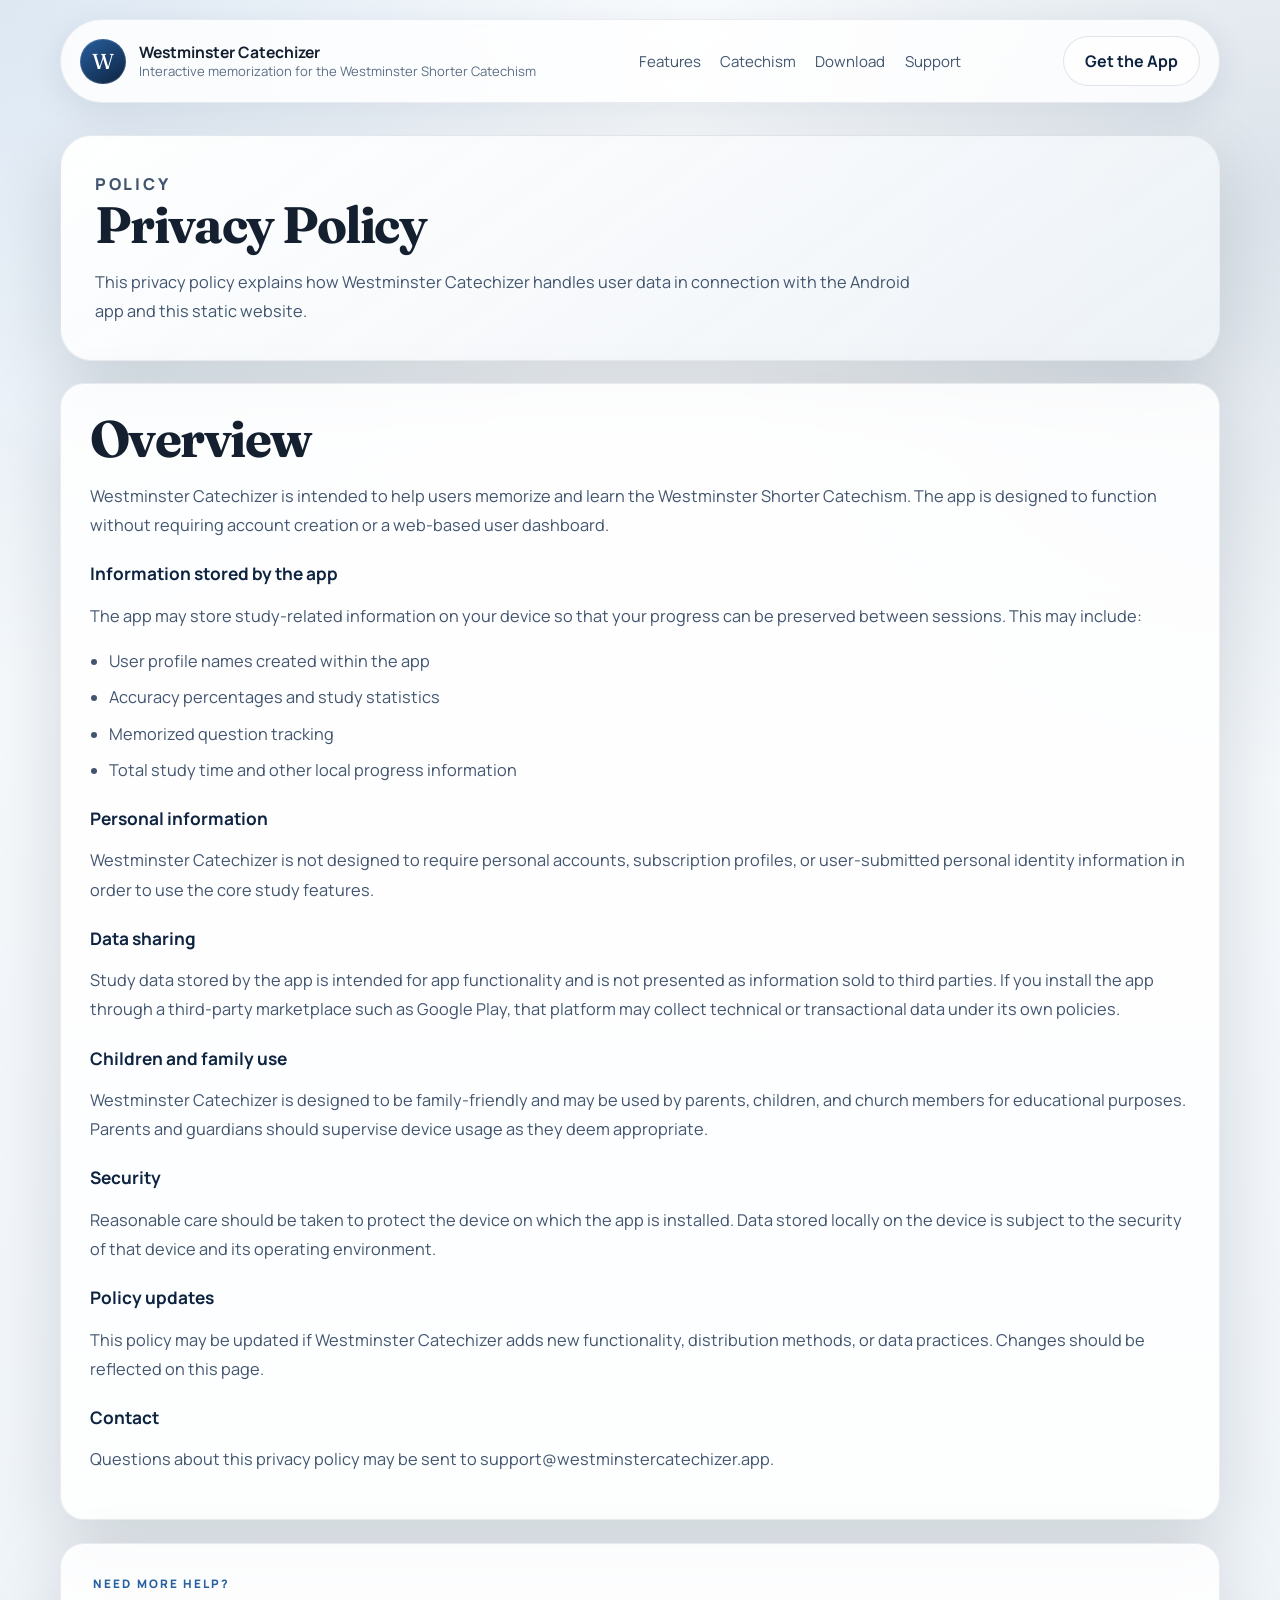
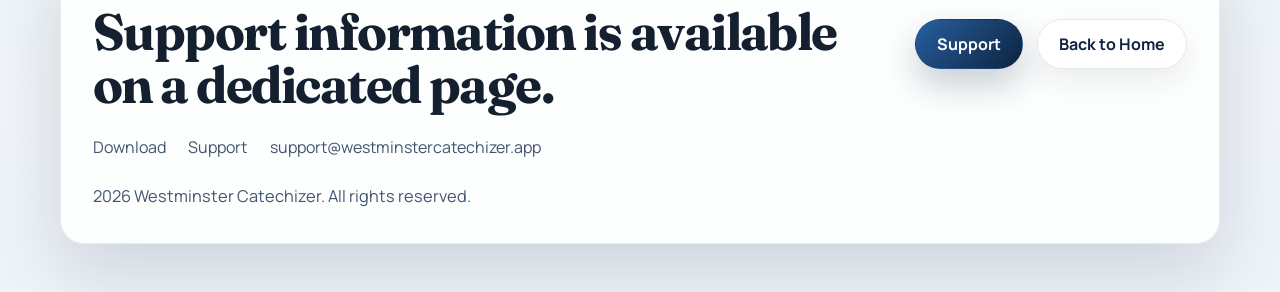
==== privacy.html @ 80b99f77 "Update static site for Westminster Catechizer" ====
<!DOCTYPE html>
<html lang="en">
  <head>
    <meta charset="UTF-8" />
    <meta name="viewport" content="width=device-width, initial-scale=1.0" />
    <title>Privacy Policy | Westminster Catechizer</title>
    <meta
      name="description"
      content="Read the privacy policy for Westminster Catechizer, the Android app for learning and memorizing the Westminster Shorter Catechism."
    />
    <meta property="og:type" content="website" />
    <meta property="og:title" content="Privacy Policy | Westminster Catechizer" />
    <meta
      property="og:description"
      content="Privacy information for Westminster Catechizer and its local study features."
    />
    <meta property="og:image" content="social-preview.svg" />
    <meta name="theme-color" content="#0d2340" />
    <link rel="preconnect" href="https://fonts.googleapis.com" />
    <link rel="preconnect" href="https://fonts.gstatic.com" crossorigin />
    <link
      href="https://fonts.googleapis.com/css2?family=Fraunces:opsz,wght@9..144,600;9..144,700&family=Manrope:wght@400;500;600;700;800&display=swap"
      rel="stylesheet"
    />
    <link rel="stylesheet" href="styles.css" />
  </head>
  <body>
    <div class="page-shell policy-page">
      <header class="site-header">
        <a class="brand" href="index.html" aria-label="Westminster Catechizer home">
          <span class="brand-mark">W</span>
          <span class="brand-copy">
            <strong>Westminster Catechizer</strong>
            <span>Interactive memorization for the Westminster Shorter Catechism</span>
          </span>
        </a>
        <nav class="site-nav" aria-label="Primary">
          <a href="index.html#features">Features</a>
          <a href="index.html#catechism">Catechism</a>
          <a href="index.html#download">Download</a>
          <a href="support.html">Support</a>
        </nav>
        <a class="button button-ghost" href="index.html#download">Get the App</a>
      </header>

      <main>
        <section class="page-hero section" data-reveal>
          <p class="eyebrow">Policy</p>
          <h1>Privacy Policy</h1>
          <p>
            This privacy policy explains how Westminster Catechizer handles user data in
            connection with the Android app and this static website.
          </p>
        </section>

        <section class="policy-layout section" data-reveal>
          <h2>Overview</h2>
          <p>
            Westminster Catechizer is intended to help users memorize and learn the
            Westminster Shorter Catechism. The app is designed to function without
            requiring account creation or a web-based user dashboard.
          </p>

          <h3>Information stored by the app</h3>
          <p>
            The app may store study-related information on your device so that your
            progress can be preserved between sessions. This may include:
          </p>
          <ul>
            <li>User profile names created within the app</li>
            <li>Accuracy percentages and study statistics</li>
            <li>Memorized question tracking</li>
            <li>Total study time and other local progress information</li>
          </ul>

          <h3>Personal information</h3>
          <p>
            Westminster Catechizer is not designed to require personal accounts,
            subscription profiles, or user-submitted personal identity information in
            order to use the core study features.
          </p>

          <h3>Data sharing</h3>
          <p>
            Study data stored by the app is intended for app functionality and is not
            presented as information sold to third parties. If you install the app
            through a third-party marketplace such as Google Play, that platform may
            collect technical or transactional data under its own policies.
          </p>

          <h3>Children and family use</h3>
          <p>
            Westminster Catechizer is designed to be family-friendly and may be used by
            parents, children, and church members for educational purposes. Parents and
            guardians should supervise device usage as they deem appropriate.
          </p>

          <h3>Security</h3>
          <p>
            Reasonable care should be taken to protect the device on which the app is
            installed. Data stored locally on the device is subject to the security of
            that device and its operating environment.
          </p>

          <h3>Policy updates</h3>
          <p>
            This policy may be updated if Westminster Catechizer adds new functionality,
            distribution methods, or data practices. Changes should be reflected on this
            page.
          </p>

          <h3>Contact</h3>
          <p>
            Questions about this privacy policy may be sent to
            <a href="mailto:support@westminstercatechizer.app">support@westminstercatechizer.app</a>.
          </p>
        </section>
      </main>

      <footer class="site-footer" data-reveal>
        <div>
          <p class="eyebrow">Need more help?</p>
          <h2>Support information is available on a dedicated page.</h2>
        </div>
        <div class="footer-actions">
          <a class="button button-primary" href="support.html">Support</a>
          <a class="button button-secondary" href="index.html">Back to Home</a>
        </div>
        <div class="footer-links">
          <a href="index.html#download">Download</a>
          <a href="support.html">Support</a>
          <a href="mailto:support@westminstercatechizer.app">support@westminstercatechizer.app</a>
        </div>
        <p class="footer-meta">
          <span id="year"></span> Westminster Catechizer. All rights reserved.
        </p>
      </footer>
    </div>

    <script src="script.js"></script>
  </body>
</html>
---- styles.css ----
:root {
  --navy-950: #081423;
  --navy-900: #0d2340;
  --navy-850: #123052;
  --navy-800: #183d67;
  --blue-700: #285f9f;
  --blue-500: #4f84c1;
  --slate-900: #14202f;
  --slate-700: #42556f;
  --slate-600: #5d6f86;
  --slate-300: #cbd4df;
  --slate-200: #dfe6ee;
  --slate-100: #edf2f7;
  --white: #ffffff;
  --surface: rgba(255, 255, 255, 0.86);
  --surface-strong: rgba(255, 255, 255, 0.94);
  --shadow: 0 26px 70px rgba(8, 20, 35, 0.14);
  --radius-xl: 32px;
  --radius-lg: 24px;
  --radius-md: 18px;
  --radius-sm: 14px;
  --site-width: min(1160px, calc(100vw - 3rem));
}

*,
*::before,
*::after {
  box-sizing: border-box;
}

html {
  scroll-behavior: smooth;
}

body {
  margin: 0;
  color: var(--slate-900);
  font-family: "Manrope", sans-serif;
  background:
    radial-gradient(circle at top left, rgba(79, 132, 193, 0.16), transparent 30%),
    radial-gradient(circle at right 10%, rgba(24, 61, 103, 0.12), transparent 28%),
    linear-gradient(180deg, #f8fbfd 0%, #eef3f8 100%);
}

a {
  color: inherit;
  text-decoration: none;
}

img {
  display: block;
  max-width: 100%;
}

.page-shell {
  width: var(--site-width);
  margin: 0 auto;
  padding-bottom: 3rem;
}

.site-header {
  position: sticky;
  top: 1rem;
  z-index: 20;
  display: flex;
  align-items: center;
  justify-content: space-between;
  gap: 1rem;
  margin: 1.2rem auto 2rem;
  padding: 1rem 1.2rem;
  border: 1px solid rgba(13, 35, 64, 0.08);
  border-radius: 999px;
  background: rgba(255, 255, 255, 0.82);
  backdrop-filter: blur(16px);
  box-shadow: 0 10px 35px rgba(13, 35, 64, 0.09);
}

.brand {
  display: inline-flex;
  align-items: center;
  gap: 0.85rem;
  min-width: 0;
}

.brand-mark {
  display: grid;
  place-items: center;
  width: 2.85rem;
  height: 2.85rem;
  border-radius: 50%;
  color: var(--white);
  font-family: "Fraunces", serif;
  font-size: 1.35rem;
  background: linear-gradient(145deg, var(--blue-700), var(--navy-900));
  box-shadow: inset 0 0 0 1px rgba(255, 255, 255, 0.14);
}

.brand-copy {
  display: flex;
  flex-direction: column;
  gap: 0.16rem;
  line-height: 1.15;
}

.brand-copy strong {
  font-size: 0.98rem;
}

.brand-copy span:last-child {
  color: var(--slate-600);
  font-size: 0.82rem;
}

.site-nav {
  display: flex;
  gap: 1.2rem;
  color: var(--slate-700);
  font-size: 0.94rem;
}

.site-nav a:hover,
.site-nav a:focus-visible,
.footer-links a:hover,
.footer-links a:focus-visible,
.link-list a:hover,
.link-list a:focus-visible {
  color: var(--blue-700);
}

.button {
  display: inline-flex;
  align-items: center;
  justify-content: center;
  min-height: 3rem;
  padding: 0.82rem 1.3rem;
  border: 1px solid transparent;
  border-radius: 999px;
  font-weight: 700;
  transition:
    transform 180ms ease,
    box-shadow 180ms ease,
    background-color 180ms ease,
    border-color 180ms ease,
    color 180ms ease;
}

.button:hover,
.button:focus-visible {
  transform: translateY(-1px);
}

.button-primary {
  color: var(--white);
  background: linear-gradient(135deg, var(--blue-700), var(--navy-900));
  box-shadow: 0 16px 34px rgba(13, 35, 64, 0.22);
}

.button-secondary {
  color: var(--navy-900);
  border-color: rgba(13, 35, 64, 0.1);
  background: rgba(255, 255, 255, 0.9);
  box-shadow: 0 12px 30px rgba(13, 35, 64, 0.08);
}

.button-ghost {
  color: var(--navy-900);
  border-color: rgba(13, 35, 64, 0.12);
  background: rgba(255, 255, 255, 0.72);
}

.section {
  margin-bottom: 2rem;
}

.eyebrow {
  margin: 0 0 0.9rem;
  color: var(--blue-700);
  font-size: 0.73rem;
  font-weight: 800;
  letter-spacing: 0.18em;
  text-transform: uppercase;
}

.hero h1,
.section-heading h2,
.intro-card-large h2,
.content-card h2,
.download-card h2,
.site-footer h2,
.page-hero h1,
.policy-layout h2 {
  margin: 0;
  font-family: "Fraunces", serif;
  letter-spacing: -0.03em;
  line-height: 1.03;
}

.hero {
  display: grid;
  grid-template-columns: 1.25fr 0.95fr;
  gap: 1.6rem;
  align-items: center;
  min-height: calc(100vh - 10rem);
  padding: 3rem 0 2rem;
}

.hero h1 {
  max-width: 11ch;
  font-size: clamp(3.1rem, 7vw, 6rem);
}

.hero-text,
.intro-card p,
.feature-card p,
.content-card p,
.process-card p,
.download-card p,
.faq-item p,
.footer-meta,
.page-hero p,
.policy-layout p,
.policy-layout li,
.screen-card p,
.hero-panel p {
  color: var(--slate-700);
  font-size: 1.02rem;
  line-height: 1.78;
}

.hero-actions,
.download-actions,
.footer-actions {
  display: flex;
  flex-wrap: wrap;
  gap: 0.9rem;
}

.hero-note {
  display: flex;
  flex-wrap: wrap;
  gap: 0.8rem 1rem;
  margin-top: 1.4rem;
  color: var(--slate-600);
  font-size: 0.92rem;
}

.hero-note span {
  padding: 0.4rem 0.75rem;
  border-radius: 999px;
  background: rgba(255, 255, 255, 0.7);
  border: 1px solid rgba(13, 35, 64, 0.06);
}

.hero-panel,
.intro-card,
.feature-card,
.content-card,
.process-card,
.screen-card,
.download-card,
.faq-item,
.site-footer,
.page-hero,
.policy-layout,
.trust-strip {
  position: relative;
  overflow: hidden;
  border: 1px solid rgba(13, 35, 64, 0.08);
  background: var(--surface);
  box-shadow: var(--shadow);
}

.hero-panel {
  padding: 2rem;
  border-radius: var(--radius-xl);
  color: var(--white);
  background:
    linear-gradient(180deg, rgba(23, 61, 103, 0.96), rgba(8, 20, 35, 0.98)),
    linear-gradient(180deg, rgba(255, 255, 255, 0.04), transparent);
}

.hero-panel::after,
.primary-download::after {
  content: "";
  position: absolute;
  inset: auto -10% -18% auto;
  width: 16rem;
  height: 16rem;
  border-radius: 50%;
  background: radial-gradient(circle, rgba(79, 132, 193, 0.42), transparent 68%);
}

.panel-badge {
  display: inline-flex;
  padding: 0.45rem 0.8rem;
  border-radius: 999px;
  color: var(--white);
  background: rgba(255, 255, 255, 0.12);
  font-size: 0.8rem;
  font-weight: 800;
}

.hero-panel h2 {
  margin: 1rem 0 0.8rem;
  font-size: 1.95rem;
  line-height: 1.14;
}

.hero-panel p,
.stats-grid dt {
  color: rgba(255, 255, 255, 0.78);
}

.stats-grid {
  display: grid;
  grid-template-columns: repeat(2, minmax(0, 1fr));
  gap: 1rem;
  margin: 1.8rem 0 0;
}

.stats-grid div {
  padding: 1rem;
  border-radius: var(--radius-sm);
  background: rgba(255, 255, 255, 0.08);
  backdrop-filter: blur(8px);
}

.stats-grid dt {
  margin-bottom: 0.35rem;
  font-size: 0.76rem;
  font-weight: 700;
  letter-spacing: 0.12em;
  text-transform: uppercase;
}

.stats-grid dd {
  margin: 0;
  color: var(--white);
  font-weight: 700;
}

.trust-strip {
  display: grid;
  grid-template-columns: repeat(4, minmax(0, 1fr));
  gap: 1rem;
  padding: 1rem 1.2rem;
  border-radius: var(--radius-lg);
  background: rgba(255, 255, 255, 0.72);
}

.trust-strip p {
  margin: 0;
  color: var(--slate-700);
  font-size: 0.92rem;
  font-weight: 700;
  text-align: center;
}

.overview-grid {
  display: grid;
  grid-template-columns: 1.25fr 1fr 1fr;
  gap: 1.25rem;
}

.intro-card,
.feature-card,
.content-card,
.process-card,
.screen-card,
.download-card,
.faq-item,
.site-footer,
.page-hero,
.policy-layout {
  border-radius: var(--radius-lg);
}

.intro-card,
.feature-card,
.content-card,
.process-card,
.screen-card,
.download-card,
.faq-item,
.policy-layout {
  padding: 1.8rem;
}

.intro-card-large {
  padding: 2rem;
  background:
    linear-gradient(145deg, rgba(255, 255, 255, 0.98), rgba(237, 242, 247, 0.92));
}

.intro-card-large h2,
.section-heading h2,
.download-card h2,
.site-footer h2,
.page-hero h1,
.policy-layout h2 {
  font-size: clamp(2rem, 4vw, 3.2rem);
}

.intro-card h3,
.feature-card h3,
.content-card h3,
.process-card h3,
.download-card h3,
.screen-card strong {
  margin-top: 0;
  font-size: 1.22rem;
}

.card-section {
  padding: 0.4rem 0;
}

.section-heading {
  display: flex;
  align-items: end;
  justify-content: space-between;
  gap: 1rem;
  margin-bottom: 1.25rem;
}

.feature-grid,
.process-grid,
.screenshot-grid {
  display: grid;
  gap: 1.25rem;
}

.feature-grid {
  grid-template-columns: repeat(3, minmax(0, 1fr));
}

.process-grid {
  grid-template-columns: repeat(4, minmax(0, 1fr));
}

.process-card span {
  display: inline-flex;
  align-items: center;
  justify-content: center;
  width: 2.6rem;
  height: 2.6rem;
  margin-bottom: 1rem;
  border-radius: 50%;
  color: var(--white);
  font-weight: 800;
  background: linear-gradient(145deg, var(--blue-700), var(--navy-900));
}

.catechism-layout,
.download-layout {
  display: grid;
  gap: 1.25rem;
}

.catechism-layout {
  grid-template-columns: 1.2fr 0.8fr;
}

.download-layout {
  grid-template-columns: 1.15fr 0.85fr;
}

.accent-card {
  background:
    linear-gradient(180deg, rgba(24, 61, 103, 0.98), rgba(8, 20, 35, 0.96));
  color: var(--white);
}

.accent-card p,
.accent-card h3 {
  color: var(--white);
}

.screenshot-grid {
  grid-template-columns: repeat(3, minmax(0, 1fr));
}

.screen-card {
  background:
    linear-gradient(180deg, rgba(255, 255, 255, 0.95), rgba(237, 242, 247, 0.9));
}

.phone-frame {
  width: min(100%, 240px);
  margin: 0 auto;
  padding: 0.8rem;
  border-radius: 30px;
  background: linear-gradient(180deg, #1b2f4a, #0a1626);
  box-shadow: 0 18px 40px rgba(8, 20, 35, 0.22);
}

.phone-screen {
  min-height: 360px;
  padding: 1.25rem;
  border-radius: 24px;
  background:
    linear-gradient(180deg, rgba(248, 251, 253, 0.98), rgba(231, 238, 245, 0.94));
}

.screen-tag {
  display: inline-flex;
  margin-bottom: 1rem;
  padding: 0.38rem 0.7rem;
  border-radius: 999px;
  color: var(--blue-700);
  font-size: 0.74rem;
  font-weight: 800;
  letter-spacing: 0.1em;
  text-transform: uppercase;
  background: rgba(40, 95, 159, 0.09);
}

.phone-screen strong {
  display: block;
  margin-bottom: 0.7rem;
  color: var(--navy-900);
}

.primary-download {
  background:
    linear-gradient(160deg, rgba(16, 39, 69, 0.98), rgba(8, 20, 35, 0.98));
  color: var(--white);
}

.primary-download p,
.primary-download h2 {
  color: var(--white);
}

.secondary-download {
  background: var(--surface-strong);
}

.link-list {
  padding-left: 1.1rem;
  margin: 1rem 0 0;
  color: var(--slate-700);
}

.link-list li + li {
  margin-top: 0.7rem;
}

.faq-list {
  display: grid;
  gap: 1rem;
}

.faq-item {
  background: var(--surface-strong);
}

.faq-item summary {
  cursor: pointer;
  list-style: none;
  font-weight: 700;
  color: var(--navy-900);
}

.faq-item summary::-webkit-details-marker {
  display: none;
}

.faq-item summary::after {
  content: "+";
  float: right;
  color: var(--blue-700);
  font-size: 1.2rem;
}

.faq-item[open] summary::after {
  content: "-";
}

.faq-item p {
  margin-bottom: 0;
}

.site-footer {
  display: grid;
  grid-template-columns: 1.15fr auto;
  gap: 1.5rem;
  align-items: center;
  padding: 2rem;
}

.footer-links {
  grid-column: 1 / -1;
  display: flex;
  flex-wrap: wrap;
  gap: 1rem 1.4rem;
  color: var(--slate-700);
}

.footer-meta {
  grid-column: 1 / -1;
  margin: 0;
}

.page-hero {
  margin-top: 1rem;
  padding: 2.1rem;
  border-radius: var(--radius-xl);
  background:
    linear-gradient(145deg, rgba(255, 255, 255, 0.97), rgba(237, 242, 247, 0.92));
}

.page-hero h1 {
  max-width: 14ch;
}

.page-hero p {
  max-width: 52rem;
  margin-bottom: 0;
}

.policy-page .section {
  margin-bottom: 1.4rem;
}

.policy-layout h2 {
  margin-bottom: 1rem;
}

.policy-layout h3 {
  margin: 1.4rem 0 0.7rem;
  font-size: 1.08rem;
  color: var(--navy-900);
}

.policy-layout ul {
  padding-left: 1.2rem;
  margin: 0.75rem 0 0;
}

.policy-layout li + li {
  margin-top: 0.45rem;
}

[data-reveal] {
  opacity: 0;
  transform: translateY(22px);
  transition:
    opacity 700ms ease,
    transform 700ms ease;
}

[data-reveal].is-visible {
  opacity: 1;
  transform: translateY(0);
}

@media (max-width: 1100px) {
  .hero,
  .overview-grid,
  .feature-grid,
  .process-grid,
  .catechism-layout,
  .screenshot-grid,
  .download-layout,
  .site-footer {
    grid-template-columns: 1fr;
  }

  .hero {
    min-height: auto;
    padding-top: 2rem;
  }

  .section-heading,
  .site-footer {
    align-items: start;
    justify-content: start;
    flex-direction: column;
  }
}

@media (max-width: 760px) {
  .page-shell {
    width: min(100vw - 1.2rem, 100%);
  }

  .site-header {
    position: static;
    flex-wrap: wrap;
    border-radius: 28px;
  }

  .site-nav {
    order: 3;
    width: 100%;
    flex-wrap: wrap;
    gap: 0.75rem 1rem;
    justify-content: flex-start;
    font-size: 0.9rem;
  }

  .brand-copy span:last-child {
    display: none;
  }

  .hero h1,
  .page-hero h1 {
    font-size: clamp(2.5rem, 13vw, 4rem);
  }

  .hero-panel,
  .intro-card,
  .feature-card,
  .content-card,
  .process-card,
  .screen-card,
  .download-card,
  .faq-item,
  .site-footer,
  .page-hero,
  .policy-layout,
  .trust-strip {
    padding: 1.4rem;
  }

  .stats-grid,
  .trust-strip {
    grid-template-columns: 1fr;
  }
}

@media (prefers-reduced-motion: reduce) {
  html {
    scroll-behavior: auto;
  }

  *,
  *::before,
  *::after {
    animation: none !important;
    transition: none !important;
  }
}
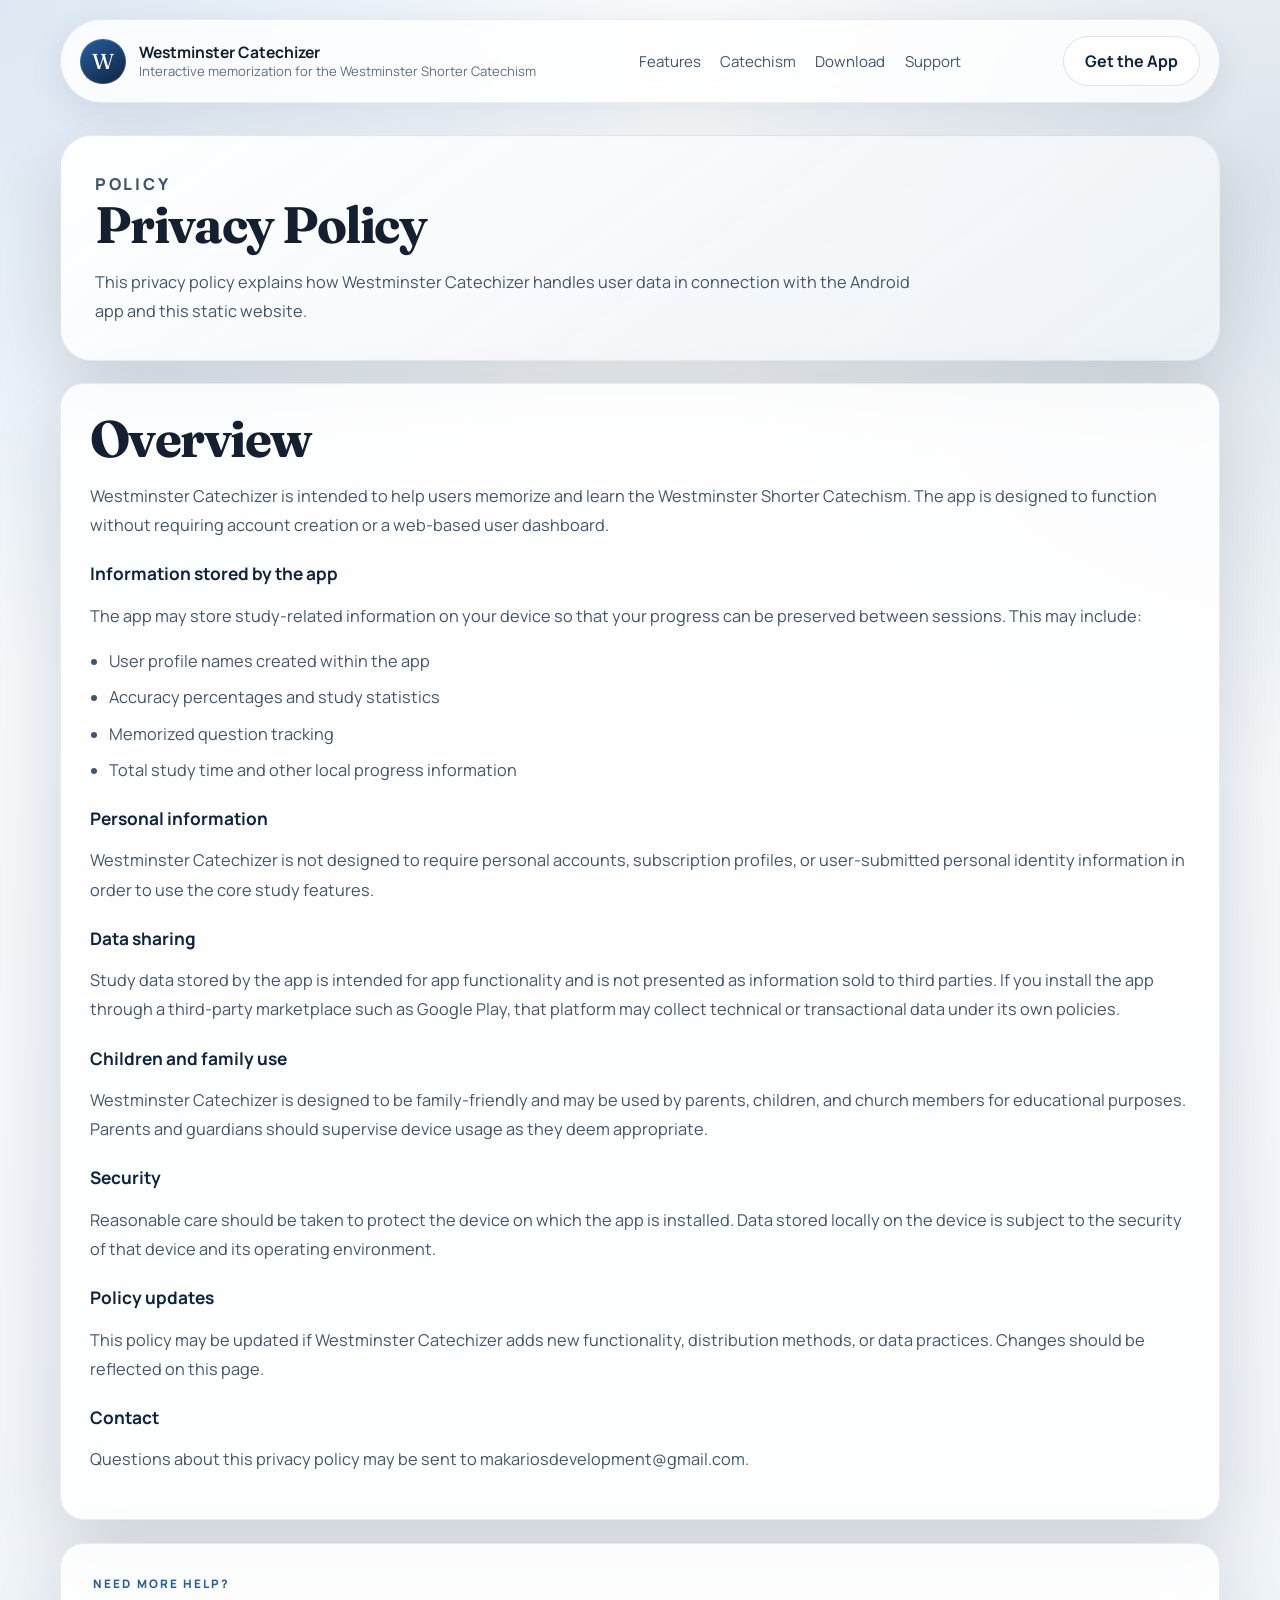
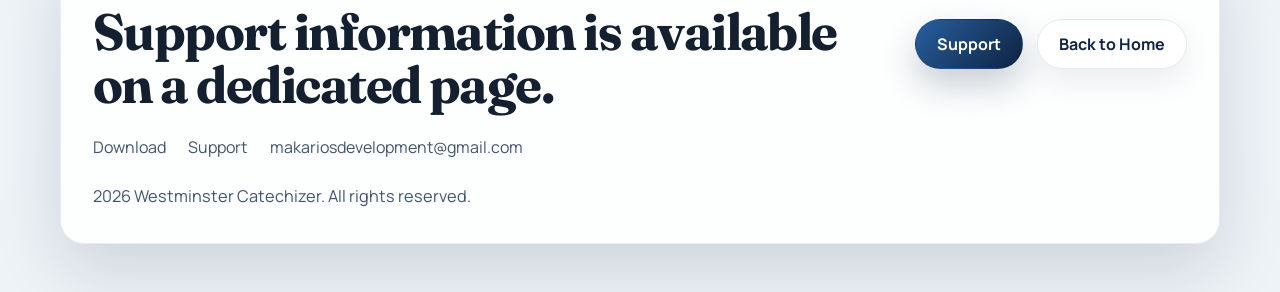
==== commit cfac3cc2: "Update support email address" ====
--- a/privacy.html
+++ b/privacy.html
@@ -112,7 +112,7 @@
           <h3>Contact</h3>
           <p>
             Questions about this privacy policy may be sent to
-            <a href="mailto:support@westminstercatechizer.app">support@westminstercatechizer.app</a>.
+            <a href="mailto:makariosdevelopment@gmail.com">makariosdevelopment@gmail.com</a>.
           </p>
         </section>
       </main>
@@ -129,7 +129,7 @@
         <div class="footer-links">
           <a href="index.html#download">Download</a>
           <a href="support.html">Support</a>
-          <a href="mailto:support@westminstercatechizer.app">support@westminstercatechizer.app</a>
+          <a href="mailto:makariosdevelopment@gmail.com">makariosdevelopment@gmail.com</a>
         </div>
         <p class="footer-meta">
           <span id="year"></span> Westminster Catechizer. All rights reserved.
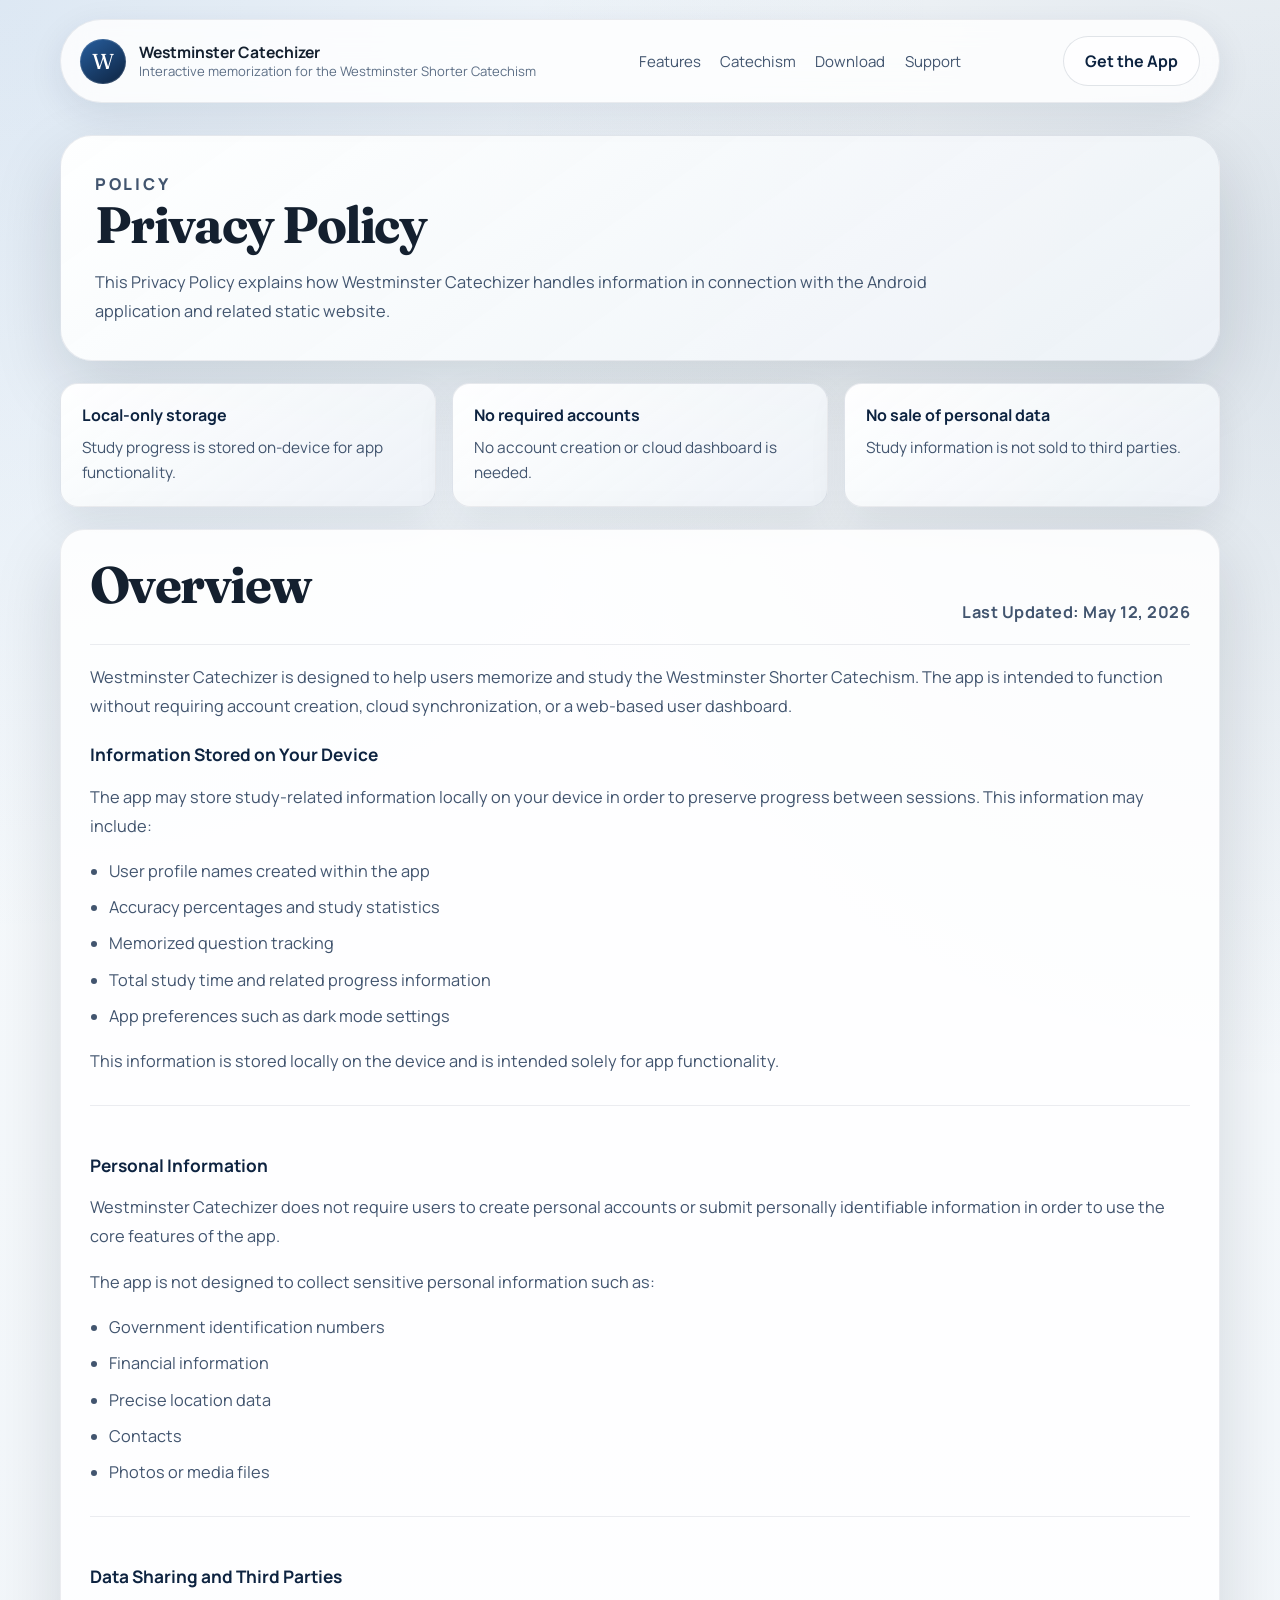
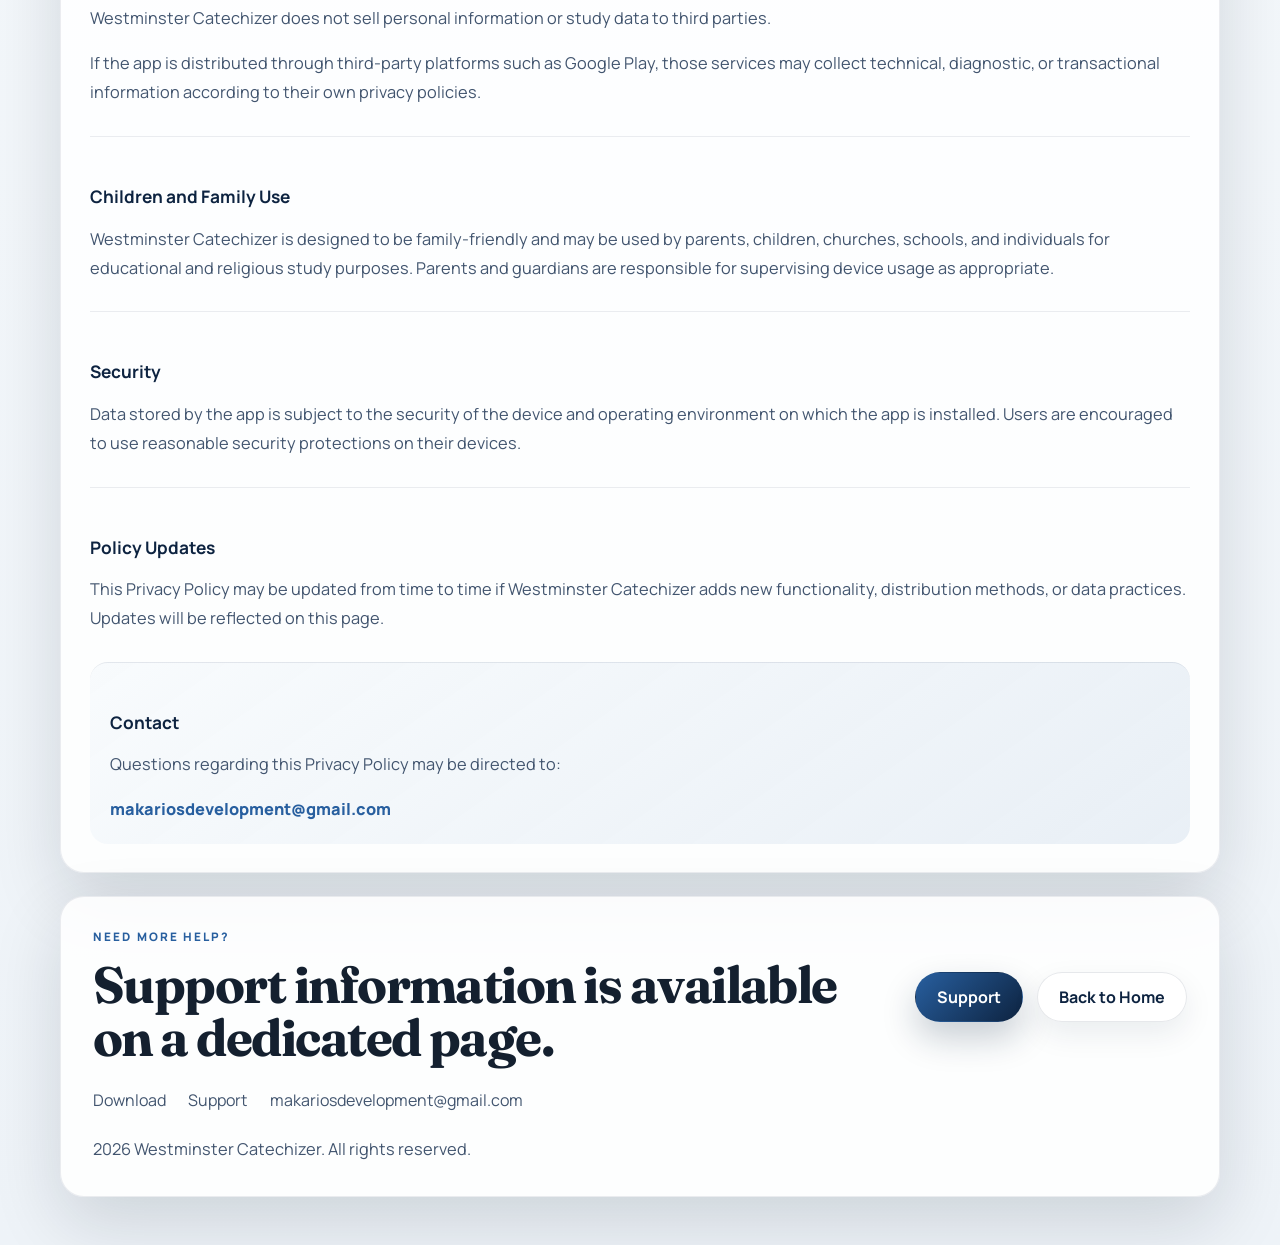
==== commit 0541b4ee: "Improve Westminster Catechizer privacy policy page" ====
--- a/privacy.html
+++ b/privacy.html
@@ -6,13 +6,13 @@
     <title>Privacy Policy | Westminster Catechizer</title>
     <meta
       name="description"
-      content="Read the privacy policy for Westminster Catechizer, the Android app for learning and memorizing the Westminster Shorter Catechism."
+      content="Read the privacy policy for Westminster Catechizer, including local-only study storage, account-free use, and third-party platform disclosures."
     />
     <meta property="og:type" content="website" />
     <meta property="og:title" content="Privacy Policy | Westminster Catechizer" />
     <meta
       property="og:description"
-      content="Privacy information for Westminster Catechizer and its local study features."
+      content="Privacy information for Westminster Catechizer, including local device storage, no required accounts, and no cloud synchronization."
     />
     <meta property="og:image" content="social-preview.svg" />
     <meta name="theme-color" content="#0d2340" />
@@ -48,73 +48,133 @@
           <p class="eyebrow">Policy</p>
           <h1>Privacy Policy</h1>
           <p>
-            This privacy policy explains how Westminster Catechizer handles user data in
-            connection with the Android app and this static website.
+            This Privacy Policy explains how Westminster Catechizer handles
+            information in connection with the Android application and related
+            static website.
           </p>
         </section>
 
-        <section class="policy-layout section" data-reveal>
-          <h2>Overview</h2>
+        <section class="policy-summary section" data-reveal aria-label="Privacy summary">
+          <article class="policy-summary-card">
+            <strong>Local-only storage</strong>
+            <span>Study progress is stored on-device for app functionality.</span>
+          </article>
+          <article class="policy-summary-card">
+            <strong>No required accounts</strong>
+            <span>No account creation or cloud dashboard is needed.</span>
+          </article>
+          <article class="policy-summary-card">
+            <strong>No sale of personal data</strong>
+            <span>Study information is not sold to third parties.</span>
+          </article>
+        </section>
+
+        <article class="policy-layout section" data-reveal>
+          <header class="policy-header">
+            <h2>Overview</h2>
+            <p class="policy-updated">Last Updated: May 12, 2026</p>
+          </header>
           <p>
-            Westminster Catechizer is intended to help users memorize and learn the
-            Westminster Shorter Catechism. The app is designed to function without
-            requiring account creation or a web-based user dashboard.
+            Westminster Catechizer is designed to help users memorize and study
+            the Westminster Shorter Catechism. The app is intended to function
+            without requiring account creation, cloud synchronization, or a
+            web-based user dashboard.
           </p>
 
-          <h3>Information stored by the app</h3>
-          <p>
-            The app may store study-related information on your device so that your
-            progress can be preserved between sessions. This may include:
-          </p>
-          <ul>
-            <li>User profile names created within the app</li>
-            <li>Accuracy percentages and study statistics</li>
-            <li>Memorized question tracking</li>
-            <li>Total study time and other local progress information</li>
-          </ul>
-
-          <h3>Personal information</h3>
-          <p>
-            Westminster Catechizer is not designed to require personal accounts,
-            subscription profiles, or user-submitted personal identity information in
-            order to use the core study features.
-          </p>
-
-          <h3>Data sharing</h3>
-          <p>
-            Study data stored by the app is intended for app functionality and is not
-            presented as information sold to third parties. If you install the app
-            through a third-party marketplace such as Google Play, that platform may
-            collect technical or transactional data under its own policies.
-          </p>
-
-          <h3>Children and family use</h3>
-          <p>
-            Westminster Catechizer is designed to be family-friendly and may be used by
-            parents, children, and church members for educational purposes. Parents and
-            guardians should supervise device usage as they deem appropriate.
-          </p>
-
-          <h3>Security</h3>
-          <p>
-            Reasonable care should be taken to protect the device on which the app is
-            installed. Data stored locally on the device is subject to the security of
-            that device and its operating environment.
-          </p>
-
-          <h3>Policy updates</h3>
-          <p>
-            This policy may be updated if Westminster Catechizer adds new functionality,
-            distribution methods, or data practices. Changes should be reflected on this
-            page.
-          </p>
-
-          <h3>Contact</h3>
-          <p>
-            Questions about this privacy policy may be sent to
-            <a href="mailto:makariosdevelopment@gmail.com">makariosdevelopment@gmail.com</a>.
-          </p>
-        </section>
+          <section class="policy-section" aria-labelledby="stored-on-device">
+            <h3 id="stored-on-device">Information Stored on Your Device</h3>
+            <p>
+              The app may store study-related information locally on your device
+              in order to preserve progress between sessions. This information
+              may include:
+            </p>
+            <ul>
+              <li>User profile names created within the app</li>
+              <li>Accuracy percentages and study statistics</li>
+              <li>Memorized question tracking</li>
+              <li>Total study time and related progress information</li>
+              <li>App preferences such as dark mode settings</li>
+            </ul>
+            <p>
+              This information is stored locally on the device and is intended
+              solely for app functionality.
+            </p>
+          </section>
+
+          <section class="policy-section" aria-labelledby="personal-information">
+            <h3 id="personal-information">Personal Information</h3>
+            <p>
+              Westminster Catechizer does not require users to create personal
+              accounts or submit personally identifiable information in order to
+              use the core features of the app.
+            </p>
+            <p>
+              The app is not designed to collect sensitive personal information
+              such as:
+            </p>
+            <ul>
+              <li>Government identification numbers</li>
+              <li>Financial information</li>
+              <li>Precise location data</li>
+              <li>Contacts</li>
+              <li>Photos or media files</li>
+            </ul>
+          </section>
+
+          <section class="policy-section" aria-labelledby="data-sharing">
+            <h3 id="data-sharing">Data Sharing and Third Parties</h3>
+            <p>
+              Westminster Catechizer does not sell personal information or
+              study data to third parties.
+            </p>
+            <p>
+              If the app is distributed through third-party platforms such as
+              Google Play, those services may collect technical, diagnostic, or
+              transactional information according to their own privacy policies.
+            </p>
+          </section>
+
+          <section class="policy-section" aria-labelledby="family-use">
+            <h3 id="family-use">Children and Family Use</h3>
+            <p>
+              Westminster Catechizer is designed to be family-friendly and may
+              be used by parents, children, churches, schools, and individuals
+              for educational and religious study purposes. Parents and
+              guardians are responsible for supervising device usage as
+              appropriate.
+            </p>
+          </section>
+
+          <section class="policy-section" aria-labelledby="security">
+            <h3 id="security">Security</h3>
+            <p>
+              Data stored by the app is subject to the security of the device
+              and operating environment on which the app is installed. Users are
+              encouraged to use reasonable security protections on their
+              devices.
+            </p>
+          </section>
+
+          <section class="policy-section" aria-labelledby="policy-updates">
+            <h3 id="policy-updates">Policy Updates</h3>
+            <p>
+              This Privacy Policy may be updated from time to time if
+              Westminster Catechizer adds new functionality, distribution
+              methods, or data practices. Updates will be reflected on this
+              page.
+            </p>
+          </section>
+
+          <section class="policy-section policy-contact" aria-labelledby="contact">
+            <h3 id="contact">Contact</h3>
+            <p>
+              Questions regarding this Privacy Policy may be directed to:
+            </p>
+            <p class="policy-contact-link">
+              <a href="mailto:makariosdevelopment@gmail.com">makariosdevelopment@gmail.com</a>
+            </p>
+          </section>
+        </article>
       </main>
 
       <footer class="site-footer" data-reveal>
--- a/styles.css
+++ b/styles.css
@@ -619,8 +619,61 @@
   margin-bottom: 0;
 }
 
+.policy-summary {
+  display: grid;
+  grid-template-columns: repeat(3, minmax(0, 1fr));
+  gap: 1rem;
+}
+
+.policy-summary-card {
+  display: flex;
+  flex-direction: column;
+  gap: 0.55rem;
+  padding: 1.25rem 1.3rem;
+  border: 1px solid rgba(13, 35, 64, 0.08);
+  border-radius: var(--radius-md);
+  background:
+    linear-gradient(145deg, rgba(255, 255, 255, 0.97), rgba(237, 242, 247, 0.9));
+  box-shadow: 0 16px 38px rgba(8, 20, 35, 0.08);
+}
+
+.policy-summary-card strong {
+  color: var(--navy-900);
+  font-size: 1rem;
+}
+
+.policy-summary-card span {
+  color: var(--slate-700);
+  font-size: 0.96rem;
+  line-height: 1.65;
+}
+
 .policy-page .section {
   margin-bottom: 1.4rem;
+}
+
+.policy-header {
+  display: flex;
+  align-items: end;
+  justify-content: space-between;
+  gap: 1rem;
+  padding-bottom: 1rem;
+  margin-bottom: 1.15rem;
+  border-bottom: 1px solid rgba(13, 35, 64, 0.08);
+}
+
+.policy-updated {
+  margin: 0;
+  color: var(--slate-600);
+  font-size: 0.92rem;
+  font-weight: 700;
+  letter-spacing: 0.03em;
+}
+
+.policy-section + .policy-section {
+  margin-top: 1.8rem;
+  padding-top: 1.6rem;
+  border-top: 1px solid rgba(13, 35, 64, 0.08);
 }
 
 .policy-layout h2 {
@@ -640,6 +693,26 @@
 
 .policy-layout li + li {
   margin-top: 0.45rem;
+}
+
+.policy-layout a {
+  color: var(--blue-700);
+}
+
+.policy-contact {
+  background:
+    linear-gradient(145deg, rgba(248, 251, 253, 0.98), rgba(231, 238, 245, 0.92));
+  border-radius: var(--radius-md);
+  padding: 1.2rem 1.25rem;
+}
+
+.policy-contact-link {
+  margin: 0.25rem 0 0;
+}
+
+.policy-contact-link a {
+  font-weight: 800;
+  word-break: break-word;
 }
 
 [data-reveal] {
@@ -663,6 +736,7 @@
   .catechism-layout,
   .screenshot-grid,
   .download-layout,
+  .policy-summary,
   .site-footer {
     grid-template-columns: 1fr;
   }
@@ -673,6 +747,7 @@
   }
 
   .section-heading,
+  .policy-header,
   .site-footer {
     align-items: start;
     justify-content: start;
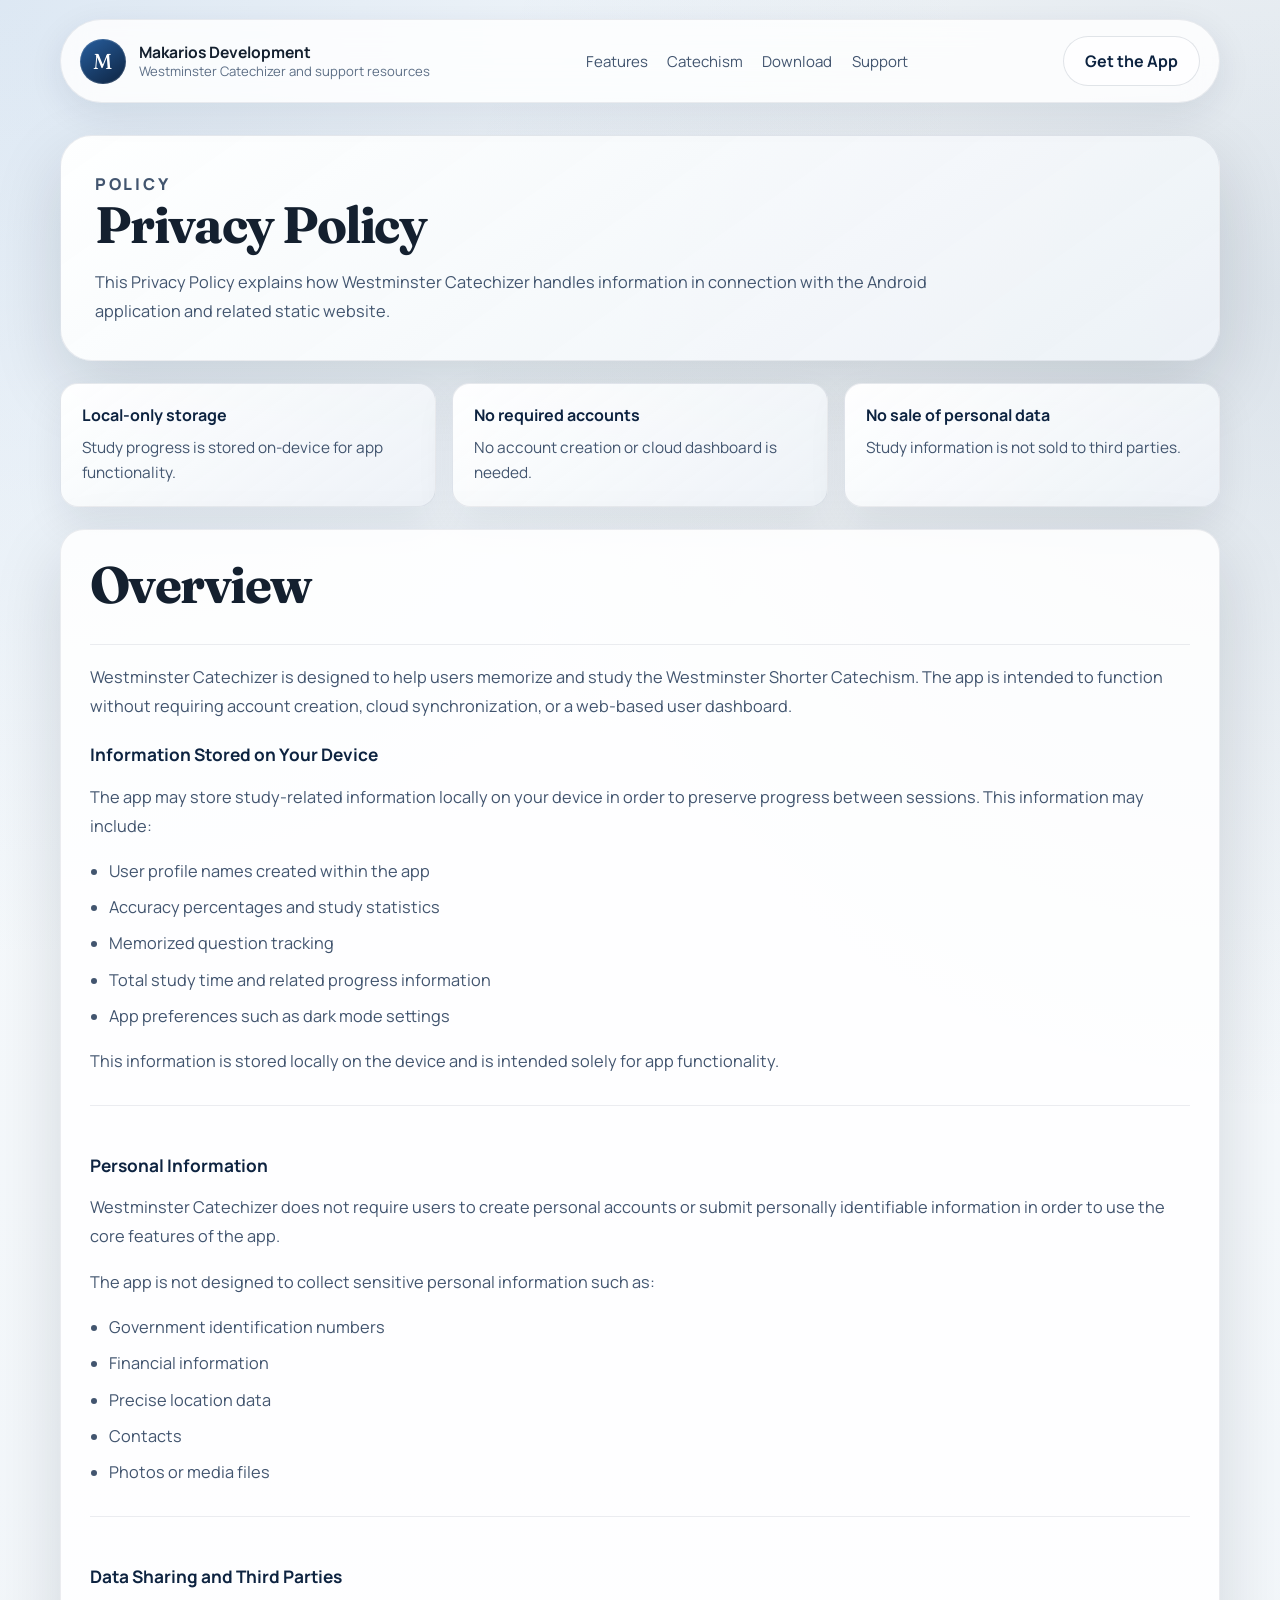
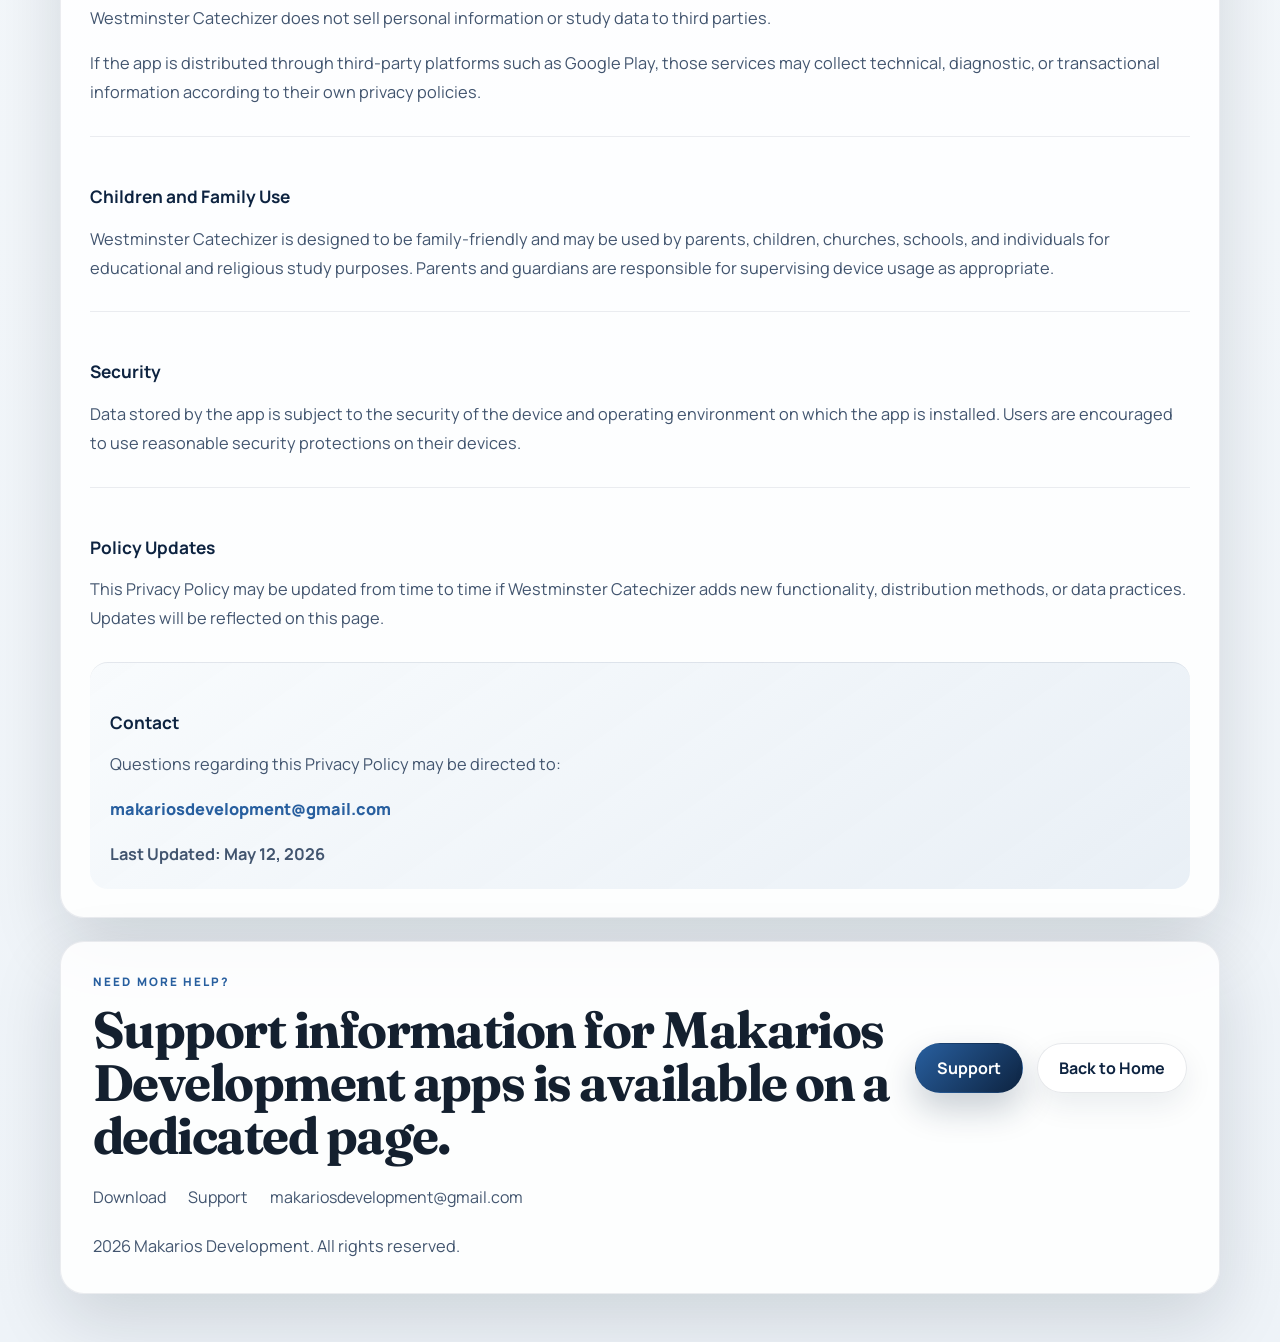
==== commit e747b8e3: "Rebrand site to Makarios Development and improve privacy policy" ====
--- a/privacy.html
+++ b/privacy.html
@@ -3,16 +3,16 @@
   <head>
     <meta charset="UTF-8" />
     <meta name="viewport" content="width=device-width, initial-scale=1.0" />
-    <title>Privacy Policy | Westminster Catechizer</title>
+    <title>Privacy Policy | Makarios Development</title>
     <meta
       name="description"
-      content="Read the privacy policy for Westminster Catechizer, including local-only study storage, account-free use, and third-party platform disclosures."
+      content="Read the Makarios Development privacy policy for Westminster Catechizer, including local-only study storage, account-free use, and third-party platform disclosures."
     />
     <meta property="og:type" content="website" />
-    <meta property="og:title" content="Privacy Policy | Westminster Catechizer" />
+    <meta property="og:title" content="Privacy Policy | Makarios Development" />
     <meta
       property="og:description"
-      content="Privacy information for Westminster Catechizer, including local device storage, no required accounts, and no cloud synchronization."
+      content="Privacy information from Makarios Development for Westminster Catechizer, including local device storage, no required accounts, and no cloud synchronization."
     />
     <meta property="og:image" content="social-preview.svg" />
     <meta name="theme-color" content="#0d2340" />
@@ -27,11 +27,11 @@
   <body>
     <div class="page-shell policy-page">
       <header class="site-header">
-        <a class="brand" href="index.html" aria-label="Westminster Catechizer home">
-          <span class="brand-mark">W</span>
+        <a class="brand" href="index.html" aria-label="Makarios Development home">
+          <span class="brand-mark">M</span>
           <span class="brand-copy">
-            <strong>Westminster Catechizer</strong>
-            <span>Interactive memorization for the Westminster Shorter Catechism</span>
+            <strong>Makarios Development</strong>
+            <span>Westminster Catechizer and support resources</span>
           </span>
         </a>
         <nav class="site-nav" aria-label="Primary">
@@ -72,7 +72,6 @@
         <article class="policy-layout section" data-reveal>
           <header class="policy-header">
             <h2>Overview</h2>
-            <p class="policy-updated">Last Updated: May 12, 2026</p>
           </header>
           <p>
             Westminster Catechizer is designed to help users memorize and study
@@ -173,6 +172,7 @@
             <p class="policy-contact-link">
               <a href="mailto:makariosdevelopment@gmail.com">makariosdevelopment@gmail.com</a>
             </p>
+            <p class="policy-last-updated">Last Updated: May 12, 2026</p>
           </section>
         </article>
       </main>
@@ -180,7 +180,7 @@
       <footer class="site-footer" data-reveal>
         <div>
           <p class="eyebrow">Need more help?</p>
-          <h2>Support information is available on a dedicated page.</h2>
+          <h2>Support information for Makarios Development apps is available on a dedicated page.</h2>
         </div>
         <div class="footer-actions">
           <a class="button button-primary" href="support.html">Support</a>
@@ -192,7 +192,7 @@
           <a href="mailto:makariosdevelopment@gmail.com">makariosdevelopment@gmail.com</a>
         </div>
         <p class="footer-meta">
-          <span id="year"></span> Westminster Catechizer. All rights reserved.
+          <span id="year"></span> Makarios Development. All rights reserved.
         </p>
       </footer>
     </div>
--- a/styles.css
+++ b/styles.css
@@ -715,6 +715,13 @@
   word-break: break-word;
 }
 
+.policy-last-updated {
+  margin: 1rem 0 0;
+  color: var(--slate-600);
+  font-size: 0.92rem;
+  font-weight: 700;
+}
+
 [data-reveal] {
   opacity: 0;
   transform: translateY(22px);
